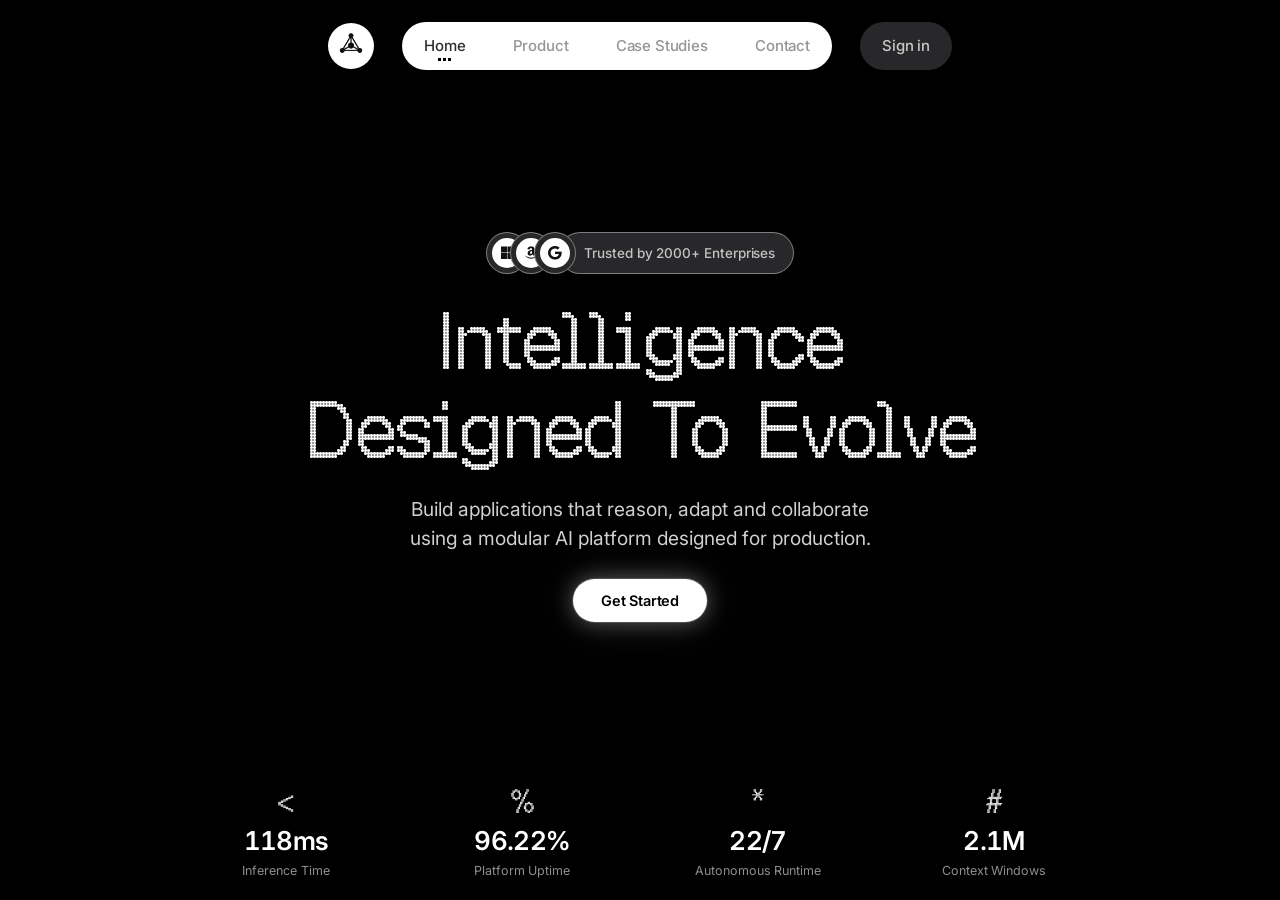
==== index.html @ 77753ac0 "Intelligence Designed To Evolve landing page Single-viewport, full-bleed video background landing pa" ====
<!DOCTYPE html>
<html lang="en">
  <head>
    <meta charset="UTF-8" />
    <meta name="viewport" content="width=device-width, initial-scale=1.0, viewport-fit=cover" />
    <title>Intelligence Designed To Evolve</title>
    <meta
      name="description"
      content="Build applications that reason, adapt and collaborate using a modular AI platform designed for production."
    />
    <meta name="theme-color" content="#000000" />

    <!-- Inter (UI) -->
    <link rel="preconnect" href="https://fonts.googleapis.com" />
    <link rel="preconnect" href="https://fonts.gstatic.com" crossorigin />
    <link
      href="https://fonts.googleapis.com/css2?family=Inter:wght@400;500;600&display=swap"
      rel="stylesheet"
    />

    <!-- BubbledotICG-FinePos (primary display, retro dot-matrix) -->
    <link
      href="https://db.onlinewebfonts.com/c/8cb707a9b8a73f8a7403336b861c3074?family=BubbledotICG-FinePos"
      rel="stylesheet"
    />

    <!-- Font Awesome 6.5.2 (enterprise brand icons) -->
    <link
      rel="stylesheet"
      href="https://cdnjs.cloudflare.com/ajax/libs/font-awesome/6.5.2/css/all.min.css"
      integrity="sha512-SnH5WK+bZxgPHs44uWIX+LLJAJ9/2PkPKZ5QiAj6Ta86w+fsb2TkcmfRyVX3pBnMFcV7oQPJkl9QevSCWr3W6A=="
      crossorigin="anonymous"
      referrerpolicy="no-referrer"
    />

    <link rel="icon" type="image/webp" href="assets/logo.webp" />
    <link rel="stylesheet" href="styles.css" />
  </head>

  <body>
    <!-- Full-bleed background video -->
    <div class="bg">
      <video class="bg-video" autoplay muted loop playsinline>
        <source
          src="https://d8j0ntlcm91z4.cloudfront.net/user_38xzZboKViGWJOttwIXH07lWA1P/hf_20260809_012548_ef22562c-c0ae-4816-ad9d-f8922af4e6a7.mp4"
          type="video/mp4"
        />
      </video>
    </div>

    <div class="page">
      <!-- ============ 1. HEADER ============ -->
      <header class="header">
        <a class="logo" href="#" aria-label="Home">
          <img src="assets/logo.webp" alt="" width="52" height="52" />
        </a>

        <nav class="nav" aria-label="Primary">
          <a class="nav-link is-active" href="#" aria-current="page">Home</a>
          <a class="nav-link" href="#">Product</a>
          <a class="nav-link" href="#">Case Studies</a>
          <a class="nav-link" href="#">Contact</a>
        </nav>

        <a class="sign-in" href="#">Sign in</a>

        <button
          class="burger"
          type="button"
          aria-label="Open menu"
          aria-expanded="false"
          aria-controls="mobile-menu"
        >
          <span class="burger-bar"></span>
          <span class="burger-bar"></span>
          <span class="burger-bar"></span>
        </button>
      </header>

      <!-- ============ 2. HERO ============ -->
      <main class="hero">
        <div class="trust anim" style="--d: 0.05s">
          <span class="trust-avatars">
            <span class="avatar a1"><span class="avatar-inner"><i class="fa-brands fa-microsoft"></i></span></span>
            <span class="avatar a2"><span class="avatar-inner"><i class="fa-brands fa-amazon"></i></span></span>
            <span class="avatar a3"><span class="avatar-inner"><i class="fa-brands fa-google"></i></span></span>
          </span>
          <span class="trust-pill">Trusted by 2000+ Enterprises</span>
        </div>

        <h1 class="headline anim-none">
          <span class="headline-line l1">Intelligence</span>
          <span class="headline-line l2">Designed To Evolve</span>
        </h1>

        <p class="subhead anim" style="--d: 0.28s">
          Build applications that reason, adapt and collaborate using a modular
          AI platform designed for production.
        </p>

        <a class="cta anim-pulse" href="#" style="--d: 0.4s">Get Started</a>
      </main>

      <!-- ============ 3. STATS ============ -->
      <footer class="stats" aria-label="Platform metrics">
        <div class="stat anim" style="--d: 0.5s">
          <span class="stat-icon" aria-hidden="true">&lt;</span>
          <span class="stat-value" data-target="120" data-suffix="ms" data-decimals="0">0ms</span>
          <span class="stat-label">Inference Time</span>
        </div>
        <div class="stat anim" style="--d: 0.58s">
          <span class="stat-icon" aria-hidden="true">%</span>
          <span class="stat-value" data-target="99.99" data-suffix="%" data-decimals="2">0.00%</span>
          <span class="stat-label">Platform Uptime</span>
        </div>
        <div class="stat anim" style="--d: 0.66s">
          <span class="stat-icon" aria-hidden="true">*</span>
          <span class="stat-value" data-target="24" data-suffix="/7" data-decimals="0">0/7</span>
          <span class="stat-label">Autonomous Runtime</span>
        </div>
        <div class="stat anim" style="--d: 0.74s">
          <span class="stat-icon" aria-hidden="true">#</span>
          <span class="stat-value" data-target="2.4" data-suffix="M" data-decimals="1">0.0M</span>
          <span class="stat-label">Context Windows</span>
        </div>
      </footer>
    </div>

    <!-- ============ MOBILE MENU ============ -->
    <div class="menu-overlay" data-menu-overlay hidden></div>

    <div class="mobile-menu" id="mobile-menu" hidden>
      <nav class="mobile-nav" aria-label="Mobile">
        <a class="mobile-link is-active" href="#" aria-current="page" style="--i: 0">Home</a>
        <a class="mobile-link" href="#" style="--i: 1">Product</a>
        <a class="mobile-link" href="#" style="--i: 2">Case Studies</a>
        <a class="mobile-link" href="#" style="--i: 3">Contact</a>
        <a class="mobile-signin" href="#" style="--i: 4">Sign in</a>
      </nav>
    </div>

    <script src="main.js"></script>
  </body>
</html>
---- styles.css ----
/* ==========================================================================
   Intelligence Designed To Evolve — single-viewport, full-bleed video landing
   ========================================================================== */

/* Fallback display face. Primary is BubbledotICG-FinePos, loaded from the
   OnlineWebFonts CDN in index.html. */
@font-face {
  font-family: "Geist Pixel Circle";
  src: url("fonts/GeistPixel-Circle.woff2") format("woff2");
  font-weight: 400;
  font-style: normal;
  font-display: swap;
}

:root {
  --bg: #000000;
  --text: #ffffff;
  --muted: #8e8e8e;
  --nav-text: #2e2e2e;
  --pill-dark: #28282a;
  --sign-in-text: #c8c8c8;
  --nav-shadow: 0 4px 14px rgba(0, 0, 0, 0.16);
  --trust-bg: #28282a;
  --trust-border: rgba(255, 255, 255, 0.4);
  --trust-text: #c4c2c3;
  --font-sans: "Inter", "Segoe UI", system-ui, sans-serif;
  --font-display: "BubbledotICG-FinePos", "Geist Pixel Circle", monospace;
}

*,
*::before,
*::after {
  box-sizing: border-box;
}

html,
body {
  margin: 0;
  padding: 0;
}

body {
  background: var(--bg);
  color: var(--text);
  font-family: var(--font-sans);
  height: 100vh;
  height: 100dvh;
  overflow: hidden;
  -webkit-font-smoothing: antialiased;
  -moz-osx-font-smoothing: grayscale;
  text-rendering: optimizeLegibility;
}

a {
  text-decoration: none;
  color: inherit;
}

/* ==========================================================================
   Background video
   ========================================================================== */

.bg {
  position: absolute;
  inset: 0;
  background: #000;
  overflow: hidden;
}

.bg-video {
  position: absolute;
  inset: 0;
  width: 100%;
  height: 100%;
  object-fit: cover;
  pointer-events: none;
  z-index: 0;
}

/* ==========================================================================
   Page shell — three stacked regions inside one viewport
   ========================================================================== */

.page {
  position: relative;
  display: flex;
  flex-direction: column;
  align-items: center;
  height: 100vh;
  height: 100dvh;
  overflow: hidden;
  padding: clamp(16px, 2.4vh, 28px) clamp(14px, 3vw, 32px);
}

.header,
.hero,
.stats {
  position: relative;
  z-index: 1;
  width: 100%;
}

/* ==========================================================================
   1. Header
   ========================================================================== */

.header {
  flex-shrink: 0;
  display: flex;
  align-items: center;
  justify-content: center;
  gap: clamp(18px, 2.8vw, 28px);
  max-width: 720px;
  margin: 0 auto;
  animation: slideDown 0.7s cubic-bezier(0.22, 1, 0.36, 1) both;
}

/* -- logo ------------------------------------------------------------------ */

.logo {
  flex-shrink: 0;
  display: grid;
  place-items: center;
  width: clamp(40px, 4.4vw, 46px);
  height: clamp(40px, 4.4vw, 46px);
  background: #fff;
  border-radius: 50%;
  box-shadow: var(--nav-shadow);
  transition: transform 0.25s ease;
}

.logo img {
  /* The circle keeps its size; the mark sits at 72% inside it. */
  width: 72%;
  height: 72%;
  object-fit: contain;
  display: block;
}

.logo:hover {
  transform: scale(1.04);
}

/* -- nav pill -------------------------------------------------------------- */

.nav {
  flex: 1;
  display: flex;
  align-items: center;
  justify-content: space-between;
  max-width: 430px;
  height: clamp(44px, 5.2vw, 48px);
  padding: 4px 8px;
  background: #fff;
  border-radius: 999px;
  box-shadow: var(--nav-shadow);
}

.nav-link {
  position: relative;
  /* Stretch to the pill's inner height so the active dots sit *below* the
     label rather than on top of it. */
  display: inline-flex;
  align-items: center;
  align-self: stretch;
  padding: 0 clamp(8px, 1.4vw, 14px);
  color: var(--nav-text);
  font-size: clamp(13px, 1.4vw, 15px);
  font-weight: 500;
  letter-spacing: -0.01em;
  line-height: 1;
  opacity: 0.5;
  transition: opacity 0.2s ease;
}

.nav-link:hover {
  opacity: 0.75;
}

.nav-link.is-active {
  opacity: 1;
}

/* Three 3x3 dots under the active label, drawn from one element. */
.nav-link.is-active::after {
  content: "";
  position: absolute;
  left: 50%;
  bottom: 5px;
  width: 3px;
  height: 3px;
  margin-left: -1.5px;
  background: #000;
  box-shadow: -5px 0 0 #000, 5px 0 0 #000;
}

/* -- sign in --------------------------------------------------------------- */

.sign-in {
  flex-shrink: 0;
  display: inline-flex;
  align-items: center;
  height: clamp(44px, 5.2vw, 48px);
  padding: 0 clamp(16px, 2vw, 22px);
  background: var(--pill-dark);
  color: var(--sign-in-text);
  font-size: clamp(13px, 1.4vw, 15px);
  font-weight: 500;
  letter-spacing: -0.01em;
  border-radius: 999px;
  box-shadow: var(--nav-shadow);
  transition: background 0.2s ease, color 0.2s ease, transform 0.2s ease;
}

.sign-in:hover {
  background: #323234;
  color: #fff;
  transform: translateY(-1px);
}

/* -- burger (mobile only) -------------------------------------------------- */

.burger {
  display: none;
  flex-direction: column;
  align-items: center;
  justify-content: center;
  gap: 4px;
  width: 48px;
  height: 48px;
  padding: 0;
  background: var(--pill-dark);
  border: 0;
  border-radius: 50%;
  box-shadow: var(--nav-shadow);
  cursor: pointer;
  transition: background 0.28s ease;
}

.burger-bar {
  width: 18px;
  height: 1.5px;
  background: #fff;
  border-radius: 2px;
  transition: transform 0.28s ease, opacity 0.2s ease, background 0.28s ease;
}

/* ==========================================================================
   2. Hero
   ========================================================================== */

.hero {
  flex: 1;
  display: flex;
  flex-direction: column;
  align-items: center;
  justify-content: center;
  text-align: center;
  max-width: 900px;
  margin: 0 auto;
  min-height: 0;
}

/* -- trust row ------------------------------------------------------------- */

.trust {
  --trust-size: clamp(36px, 4.5vw, 42px);
  display: inline-flex;
  align-items: center;
  margin-bottom: clamp(16px, 2.5vh, 26px);
}

.trust-avatars {
  display: inline-flex;
  align-items: center;
}

/* Dark padded ring; the white disk lives inside it. */
.avatar {
  display: grid;
  place-items: center;
  width: var(--trust-size);
  height: var(--trust-size);
  padding: 5px;
  background: var(--trust-bg);
  border: 1px solid var(--trust-border);
  border-radius: 50%;
  transition: transform 0.35s ease;
}

.avatar-inner {
  display: grid;
  place-items: center;
  width: 100%;
  height: 100%;
  background: #fff;
  border-radius: 50%;
}

.avatar i {
  color: #111;
  font-size: calc(var(--trust-size) * 0.34);
  line-height: 1;
}

.avatar.a1 {
  z-index: 1;
}

.avatar.a2 {
  z-index: 2;
  margin-left: calc(var(--trust-size) * -0.42);
}

.avatar.a3 {
  z-index: 4;
  margin-left: calc(var(--trust-size) * -0.42);
}

.trust:hover .avatar.a1 {
  transform: translateY(-2px);
}

.trust:hover .avatar.a2 {
  transform: translateY(-4px);
}

.trust:hover .avatar.a3 {
  transform: translateY(-2px);
}

.trust-pill {
  display: inline-flex;
  align-items: center;
  height: var(--trust-size);
  margin-left: calc(var(--trust-size) * -0.42);
  /* Left padding clears the avatar it overlaps. */
  padding-left: calc(var(--trust-size) * 0.58);
  padding-right: clamp(14px, 1.8vw, 18px);
  background: var(--trust-bg);
  border: 1px solid var(--trust-border);
  border-radius: 999px;
  color: var(--trust-text);
  font-size: clamp(12px, 1.4vw, 13.5px);
  font-weight: 500;
  letter-spacing: -0.005em;
  white-space: nowrap;
}

/* -- headline -------------------------------------------------------------- */

.headline {
  margin: 0;
  font-family: var(--font-display);
  font-weight: 400;
  font-size: clamp(28px, 6.2vw, 80px);
  line-height: 1.12;
  letter-spacing: -0.04em;
  color: #fff;
  white-space: nowrap;
  overflow: hidden;
}

.headline-line {
  display: block;
  opacity: 0;
  transform: translateY(14px);
  animation: headlineFade 0.85s cubic-bezier(0.22, 1, 0.36, 1) forwards;
}

.headline-line.l1 {
  animation-delay: 0.12s;
}

.headline-line.l2 {
  animation-delay: 0.3s;
}

/* -- subhead --------------------------------------------------------------- */

.subhead {
  max-width: min(500px, 92%);
  margin: clamp(14px, 2.2vh, 22px) 0 0;
  color: #d0d0d0;
  opacity: 0.8;
  font-size: clamp(calc(13.5px + 2pt), calc(1.55vw + 2pt), calc(16.5px + 2pt));
  font-weight: 400;
  line-height: 1.55;
}

/* -- CTA ------------------------------------------------------------------- */

.cta {
  display: inline-flex;
  align-items: center;
  justify-content: center;
  margin-top: clamp(18px, 2.8vh, 30px);
  padding: clamp(11px, 1.6vh, 13px) clamp(22px, 3vw, 28px);
  background: #fff;
  color: #000;
  font-size: clamp(13.5px, 1.5vw, 14.5px);
  font-weight: 600;
  letter-spacing: -0.01em;
  border-radius: 999px;
  box-shadow: 0 0 0 1px rgba(255, 255, 255, 0.15),
    0 0 22px rgba(255, 255, 255, 0.32), 0 0 44px rgba(255, 255, 255, 0.12);
  transition: transform 0.25s ease, box-shadow 0.25s ease;
}

.cta:hover {
  transform: translateY(-2px) scale(1.02);
  box-shadow: 0 0 0 1px rgba(255, 255, 255, 0.25),
    0 0 30px rgba(255, 255, 255, 0.45), 0 0 60px rgba(255, 255, 255, 0.2);
}

/* ==========================================================================
   3. Stats footer
   ========================================================================== */

.stats {
  flex-shrink: 0;
  display: grid;
  grid-template-columns: repeat(4, 1fr);
  gap: clamp(10px, 2vw, 24px);
  max-width: 920px;
  margin: 0 auto;
}

.stat {
  display: flex;
  flex-direction: column;
  align-items: center;
  gap: clamp(4px, 0.8vh, 8px);
  text-align: center;
}

.stat-icon {
  font-family: var(--font-display);
  font-size: clamp(22px, 3vw, 33px);
  line-height: 1;
  color: #fff;
}

.stat-value {
  font-family: var(--font-sans);
  font-size: clamp(18px, 2.2vw, 26px);
  font-weight: 600;
  letter-spacing: -0.025em;
  color: #fff;
  font-variant-numeric: tabular-nums;
  font-feature-settings: "tnum" 1;
}

.stat-label {
  color: var(--muted);
  font-size: clamp(11px, 1.2vw, 12.5px);
  font-weight: 400;
  letter-spacing: -0.005em;
}

/* ==========================================================================
   Entrance animations
   ========================================================================== */

.anim,
.anim-pulse {
  opacity: 0;
  transform: translateY(22px) scale(0.98);
  filter: blur(6px);
  animation-duration: 0.85s;
  animation-timing-function: cubic-bezier(0.22, 1, 0.36, 1);
  animation-fill-mode: forwards;
  animation-delay: var(--d, 0s);
}

.anim {
  animation-name: reveal;
}

.anim-pulse {
  animation-name: revealPulse;
}

@keyframes reveal {
  to {
    opacity: 1;
    transform: translateY(0) scale(1);
    filter: blur(0);
  }
}

@keyframes revealPulse {
  60% {
    opacity: 1;
    transform: translateY(0) scale(1.04);
    filter: blur(0);
  }
  to {
    opacity: 1;
    transform: translateY(0) scale(1);
    filter: blur(0);
  }
}

@keyframes headlineFade {
  to {
    opacity: 1;
    transform: translateY(0);
  }
}

@keyframes slideDown {
  from {
    opacity: 0;
    transform: translateY(-18px);
  }
  to {
    opacity: 1;
    transform: translateY(0);
  }
}

/* ==========================================================================
   Mobile menu
   ========================================================================== */

.menu-overlay {
  position: fixed;
  inset: 0;
  z-index: 40;
  background: rgba(0, 0, 0, 0.62);
  backdrop-filter: blur(6px);
  -webkit-backdrop-filter: blur(6px);
  animation: overlayIn 0.28s ease both;
}

.menu-overlay[hidden],
.mobile-menu[hidden] {
  display: none;
}

.mobile-menu {
  position: fixed;
  top: calc(clamp(16px, 2.4vh, 28px) + 48px + 14px);
  left: clamp(14px, 3vw, 32px);
  right: clamp(14px, 3vw, 32px);
  z-index: 50;
  padding: 22px 18px 20px;
  background: #fff;
  border-radius: 28px;
  box-shadow: 0 20px 60px rgba(0, 0, 0, 0.45);
  animation: menuIn 0.38s cubic-bezier(0.22, 1, 0.36, 1) both;
}

.mobile-nav {
  display: flex;
  flex-direction: column;
  align-items: stretch;
  gap: 4px;
}

.mobile-link {
  position: relative;
  padding: 14px 8px 18px;
  color: var(--nav-text);
  font-size: 16px;
  font-weight: 500;
  letter-spacing: -0.01em;
  text-align: center;
  opacity: 0;
  animation: linkIn 0.34s cubic-bezier(0.22, 1, 0.36, 1) forwards;
  animation-delay: calc(0.06s + var(--i) * 0.05s);
}

.mobile-link.is-active::after {
  content: "";
  position: absolute;
  left: 50%;
  bottom: 8px;
  width: 3px;
  height: 3px;
  margin-left: -1.5px;
  background: #000;
  box-shadow: -5px 0 0 #000, 5px 0 0 #000;
}

.mobile-signin {
  margin-top: 10px;
  padding: 15px 8px;
  background: var(--pill-dark);
  color: #fff;
  font-size: 15px;
  font-weight: 600;
  text-align: center;
  border-radius: 999px;
  opacity: 0;
  animation: linkIn 0.34s cubic-bezier(0.22, 1, 0.36, 1) forwards;
  animation-delay: calc(0.06s + var(--i) * 0.05s);
}

@keyframes overlayIn {
  from {
    opacity: 0;
  }
  to {
    opacity: 1;
  }
}

@keyframes menuIn {
  from {
    opacity: 0;
    transform: translateY(-14px) scale(0.97);
  }
  to {
    opacity: 1;
    transform: translateY(0) scale(1);
  }
}

@keyframes linkIn {
  from {
    opacity: 0;
    transform: translateY(8px);
  }
  to {
    opacity: 1;
    transform: translateY(0);
  }
}

body.menu-open {
  overflow: hidden;
}

/* ==========================================================================
   Breakpoints
   ========================================================================== */

@media (max-width: 720px) {
  .header {
    justify-content: space-between;
    max-width: 100%;
    gap: 12px;
  }

  .nav,
  .sign-in {
    display: none;
  }

  .logo {
    width: 48px;
    height: 48px;
  }

  .burger {
    display: flex;
  }

  /* Open state: white circle, bars become a black X. */
  .burger[aria-expanded="true"] {
    background: #fff;
  }

  .burger[aria-expanded="true"] .burger-bar {
    background: #000;
  }

  .burger[aria-expanded="true"] .burger-bar:nth-child(1) {
    transform: translateY(6.5px) rotate(45deg);
  }

  .burger[aria-expanded="true"] .burger-bar:nth-child(2) {
    opacity: 0;
  }

  .burger[aria-expanded="true"] .burger-bar:nth-child(3) {
    transform: translateY(-6.5px) rotate(-45deg);
  }

  .headline {
    letter-spacing: -0.08em;
    line-height: 1.05;
  }

  .stats {
    grid-template-columns: repeat(2, 1fr);
    gap: clamp(12px, 3vw, 20px) clamp(10px, 4vw, 24px);
  }
}

@media (max-width: 700px) and (max-height: 760px) {
  .trust {
    margin-bottom: clamp(12px, 1.8vh, 18px);
  }

  .subhead {
    margin-top: clamp(10px, 1.6vh, 16px);
  }

  .cta {
    margin-top: clamp(14px, 2vh, 22px);
  }
}

@media (max-width: 420px) {
  .trust {
    --trust-size: 34px;
  }

  .trust-pill {
    font-size: 12px;
  }

  .headline {
    letter-spacing: -0.09em;
    line-height: 1.04;
  }
}

/* ==========================================================================
   Reduced motion
   ========================================================================== */

@media (prefers-reduced-motion: reduce) {
  *,
  *::before,
  *::after {
    animation-duration: 0.001ms !important;
    animation-iteration-count: 1 !important;
    transition-duration: 0.001ms !important;
  }

  .anim,
  .anim-pulse,
  .headline-line,
  .mobile-link,
  .mobile-signin {
    opacity: 1;
    transform: none;
    filter: none;
    animation: none;
  }

  .header {
    animation: none;
    opacity: 1;
    transform: none;
  }

  .headline {
    color: #fff;
  }
}
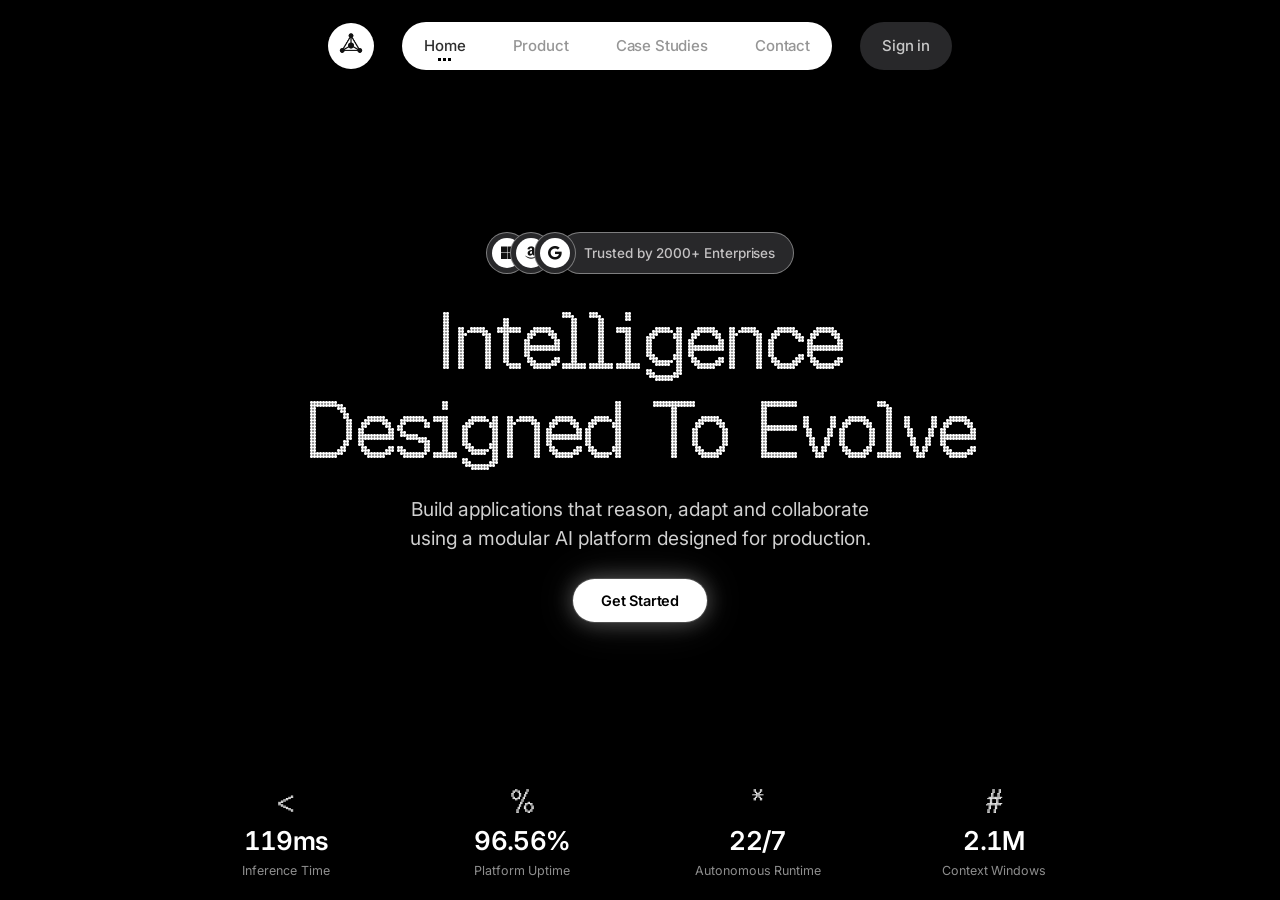
==== commit 49c2f846: "Add role-gated console: seller chatbot + admin oversight board Adds a login gate (seller / admin) an" ====
--- a/index.html
+++ b/index.html
@@ -62,7 +62,7 @@
           <a class="nav-link" href="#">Contact</a>
         </nav>
 
-        <a class="sign-in" href="#">Sign in</a>
+        <a class="sign-in" href="login.html">Sign in</a>
 
         <button
           class="burger"
@@ -98,7 +98,7 @@
           AI platform designed for production.
         </p>
 
-        <a class="cta anim-pulse" href="#" style="--d: 0.4s">Get Started</a>
+        <a class="cta anim-pulse" href="login.html" style="--d: 0.4s">Get Started</a>
       </main>
 
       <!-- ============ 3. STATS ============ -->
@@ -135,7 +135,7 @@
         <a class="mobile-link" href="#" style="--i: 1">Product</a>
         <a class="mobile-link" href="#" style="--i: 2">Case Studies</a>
         <a class="mobile-link" href="#" style="--i: 3">Contact</a>
-        <a class="mobile-signin" href="#" style="--i: 4">Sign in</a>
+        <a class="mobile-signin" href="login.html" style="--i: 4">Sign in</a>
       </nav>
     </div>
 
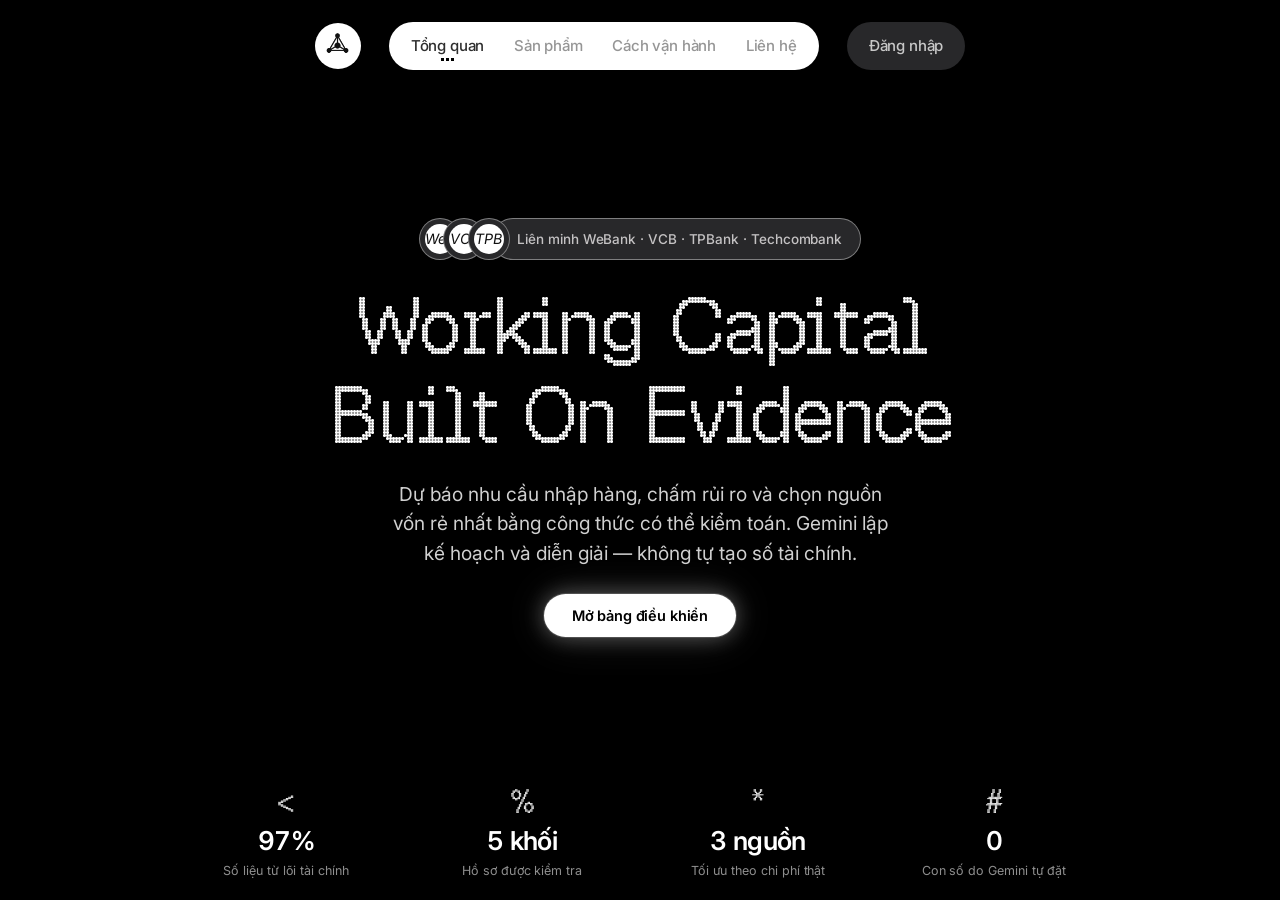
==== commit b9af91c2: "Seller workspace, alliance admin board, and honest landing copy The console grew from a single chat " ====
--- a/index.html
+++ b/index.html
@@ -1,12 +1,12 @@
 <!DOCTYPE html>
-<html lang="en">
+<html lang="vi">
   <head>
     <meta charset="UTF-8" />
     <meta name="viewport" content="width=device-width, initial-scale=1.0, viewport-fit=cover" />
-    <title>Intelligence Designed To Evolve</title>
+    <title>SellerGraph Core — Trợ lý vốn lưu động có thể kiểm chứng</title>
     <meta
       name="description"
-      content="Build applications that reason, adapt and collaborate using a modular AI platform designed for production."
+      content="SellerGraph Core dự báo nhu cầu vốn, chấm rủi ro và tối ưu nguồn vốn bằng công thức tất định; Gemini chỉ lập kế hoạch và diễn giải."
     />
     <meta name="theme-color" content="#000000" />
 
@@ -51,23 +51,23 @@
     <div class="page">
       <!-- ============ 1. HEADER ============ -->
       <header class="header">
-        <a class="logo" href="#" aria-label="Home">
+        <a class="logo" href="#" aria-label="Trang chủ">
           <img src="assets/logo.webp" alt="" width="52" height="52" />
         </a>
 
-        <nav class="nav" aria-label="Primary">
-          <a class="nav-link is-active" href="#" aria-current="page">Home</a>
-          <a class="nav-link" href="#">Product</a>
-          <a class="nav-link" href="#">Case Studies</a>
-          <a class="nav-link" href="#">Contact</a>
+        <nav class="nav" aria-label="Điều hướng chính">
+          <a class="nav-link is-active" href="#" aria-current="page">Tổng quan</a>
+          <a class="nav-link" href="#">Sản phẩm</a>
+          <a class="nav-link" href="#">Cách vận hành</a>
+          <a class="nav-link" href="#">Liên hệ</a>
         </nav>
 
-        <a class="sign-in" href="login.html">Sign in</a>
+        <a class="sign-in" href="login.html">Đăng nhập</a>
 
         <button
           class="burger"
           type="button"
-          aria-label="Open menu"
+          aria-label="Mở trình đơn"
           aria-expanded="false"
           aria-controls="mobile-menu"
         >
@@ -81,47 +81,47 @@
       <main class="hero">
         <div class="trust anim" style="--d: 0.05s">
           <span class="trust-avatars">
-            <span class="avatar a1"><span class="avatar-inner"><i class="fa-brands fa-microsoft"></i></span></span>
-            <span class="avatar a2"><span class="avatar-inner"><i class="fa-brands fa-amazon"></i></span></span>
-            <span class="avatar a3"><span class="avatar-inner"><i class="fa-brands fa-google"></i></span></span>
+            <span class="avatar a1"><span class="avatar-inner"><i aria-hidden="true">WeB</i></span></span>
+            <span class="avatar a2"><span class="avatar-inner"><i aria-hidden="true">VCB</i></span></span>
+            <span class="avatar a3"><span class="avatar-inner"><i aria-hidden="true">TPB</i></span></span>
           </span>
-          <span class="trust-pill">Trusted by 2000+ Enterprises</span>
+          <span class="trust-pill">Liên minh WeBank · VCB · TPBank · Techcombank</span>
         </div>
 
         <h1 class="headline anim-none">
-          <span class="headline-line l1">Intelligence</span>
-          <span class="headline-line l2">Designed To Evolve</span>
+          <span class="headline-line l1">Working Capital</span>
+          <span class="headline-line l2">Built On Evidence</span>
         </h1>
 
         <p class="subhead anim" style="--d: 0.28s">
-          Build applications that reason, adapt and collaborate using a modular
-          AI platform designed for production.
+          Dự báo nhu cầu nhập hàng, chấm rủi ro và chọn nguồn vốn rẻ nhất bằng
+          công thức có thể kiểm toán. Gemini lập kế hoạch và diễn giải — không tự tạo số tài chính.
         </p>
 
-        <a class="cta anim-pulse" href="login.html" style="--d: 0.4s">Get Started</a>
+        <a class="cta anim-pulse" href="login.html" style="--d: 0.4s">Mở bảng điều khiển</a>
       </main>
 
       <!-- ============ 3. STATS ============ -->
-      <footer class="stats" aria-label="Platform metrics">
+      <footer class="stats" aria-label="Chỉ số sản phẩm">
         <div class="stat anim" style="--d: 0.5s">
           <span class="stat-icon" aria-hidden="true">&lt;</span>
-          <span class="stat-value" data-target="120" data-suffix="ms" data-decimals="0">0ms</span>
-          <span class="stat-label">Inference Time</span>
+          <span class="stat-value" data-target="100" data-suffix="%" data-decimals="0">0%</span>
+          <span class="stat-label">Số liệu từ lõi tài chính</span>
         </div>
         <div class="stat anim" style="--d: 0.58s">
           <span class="stat-icon" aria-hidden="true">%</span>
-          <span class="stat-value" data-target="99.99" data-suffix="%" data-decimals="2">0.00%</span>
-          <span class="stat-label">Platform Uptime</span>
+          <span class="stat-value" data-target="5" data-suffix=" khối" data-decimals="0">0 khối</span>
+          <span class="stat-label">Hồ sơ được kiểm tra</span>
         </div>
         <div class="stat anim" style="--d: 0.66s">
           <span class="stat-icon" aria-hidden="true">*</span>
-          <span class="stat-value" data-target="24" data-suffix="/7" data-decimals="0">0/7</span>
-          <span class="stat-label">Autonomous Runtime</span>
+          <span class="stat-value" data-target="3" data-suffix=" nguồn" data-decimals="0">0 nguồn</span>
+          <span class="stat-label">Tối ưu theo chi phí thật</span>
         </div>
         <div class="stat anim" style="--d: 0.74s">
           <span class="stat-icon" aria-hidden="true">#</span>
-          <span class="stat-value" data-target="2.4" data-suffix="M" data-decimals="1">0.0M</span>
-          <span class="stat-label">Context Windows</span>
+          <span class="stat-value" data-target="0" data-suffix="" data-decimals="0">0</span>
+          <span class="stat-label">Con số do Gemini tự đặt</span>
         </div>
       </footer>
     </div>
@@ -130,12 +130,12 @@
     <div class="menu-overlay" data-menu-overlay hidden></div>
 
     <div class="mobile-menu" id="mobile-menu" hidden>
-      <nav class="mobile-nav" aria-label="Mobile">
-        <a class="mobile-link is-active" href="#" aria-current="page" style="--i: 0">Home</a>
-        <a class="mobile-link" href="#" style="--i: 1">Product</a>
-        <a class="mobile-link" href="#" style="--i: 2">Case Studies</a>
-        <a class="mobile-link" href="#" style="--i: 3">Contact</a>
-        <a class="mobile-signin" href="login.html" style="--i: 4">Sign in</a>
+      <nav class="mobile-nav" aria-label="Điều hướng di động">
+        <a class="mobile-link is-active" href="#" aria-current="page" style="--i: 0">Tổng quan</a>
+        <a class="mobile-link" href="#" style="--i: 1">Sản phẩm</a>
+        <a class="mobile-link" href="#" style="--i: 2">Cách vận hành</a>
+        <a class="mobile-link" href="#" style="--i: 3">Liên hệ</a>
+        <a class="mobile-signin" href="login.html" style="--i: 4">Đăng nhập</a>
       </nav>
     </div>
 
